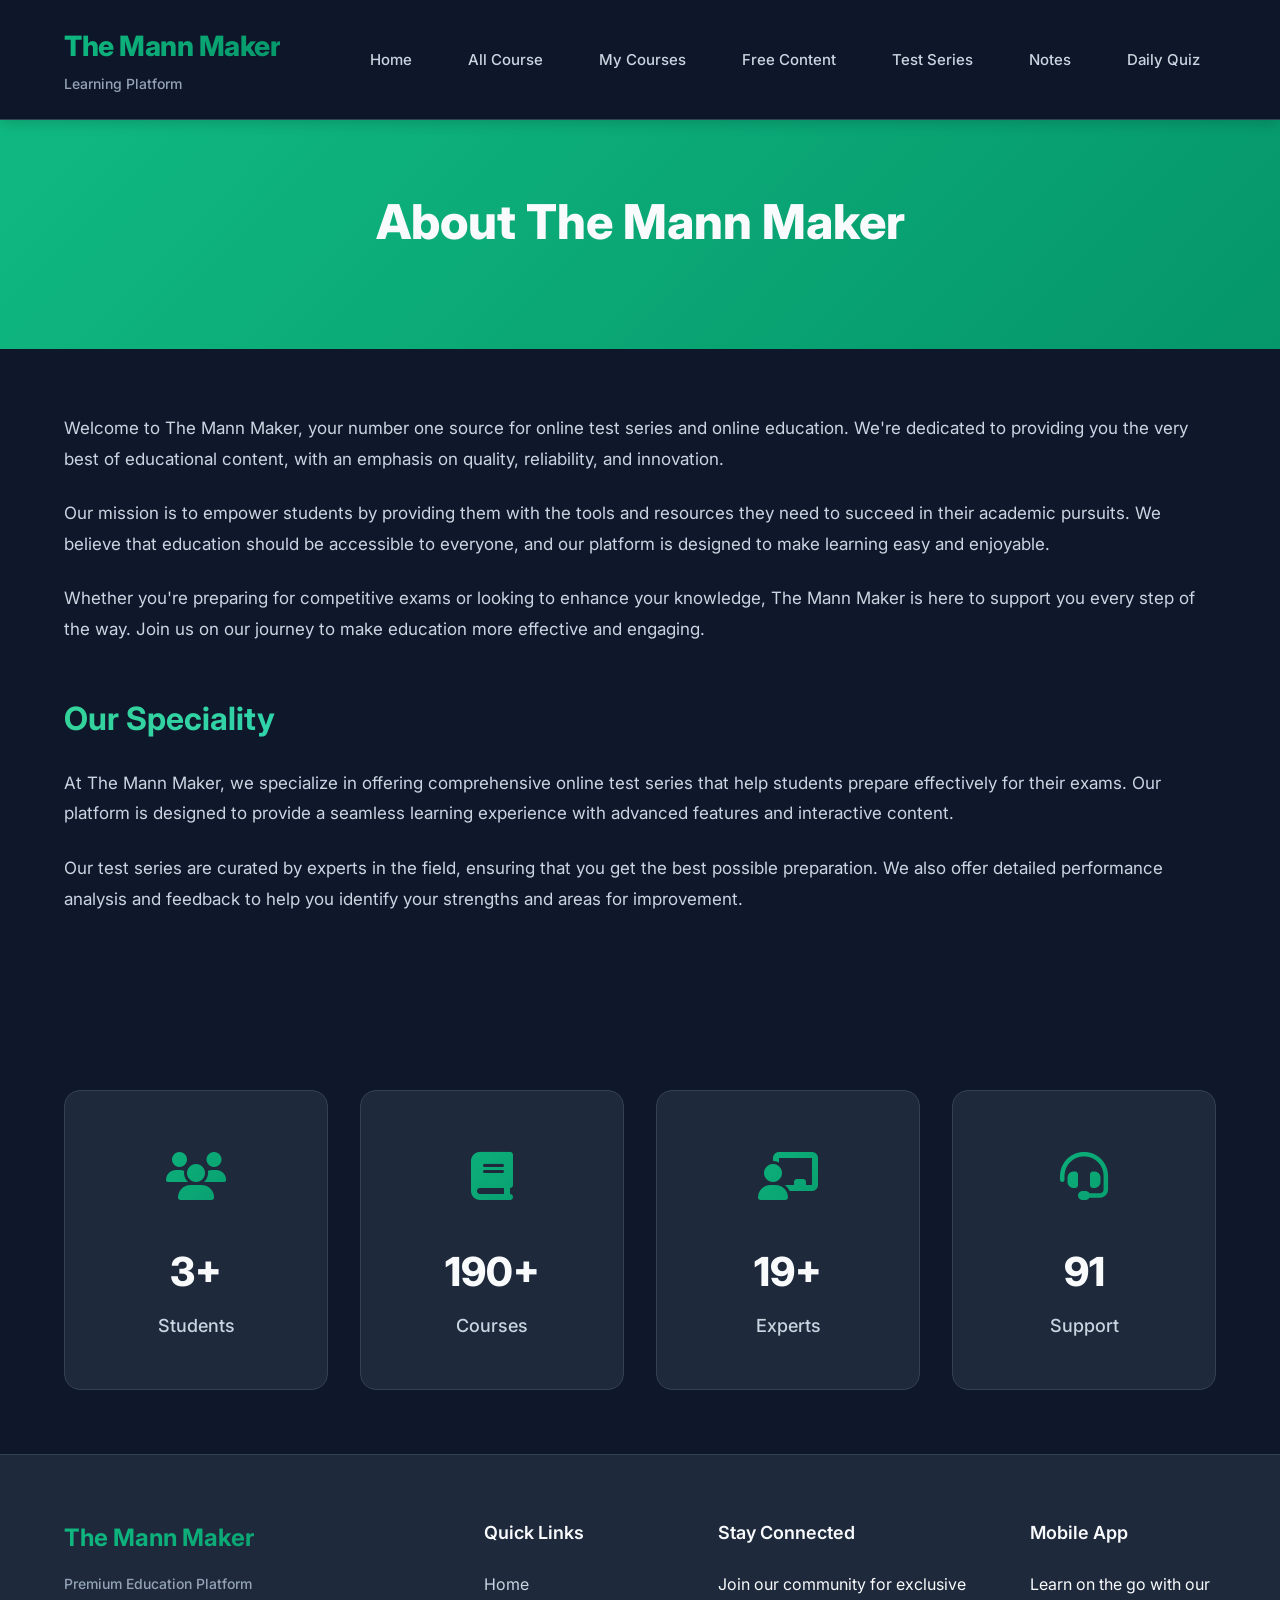
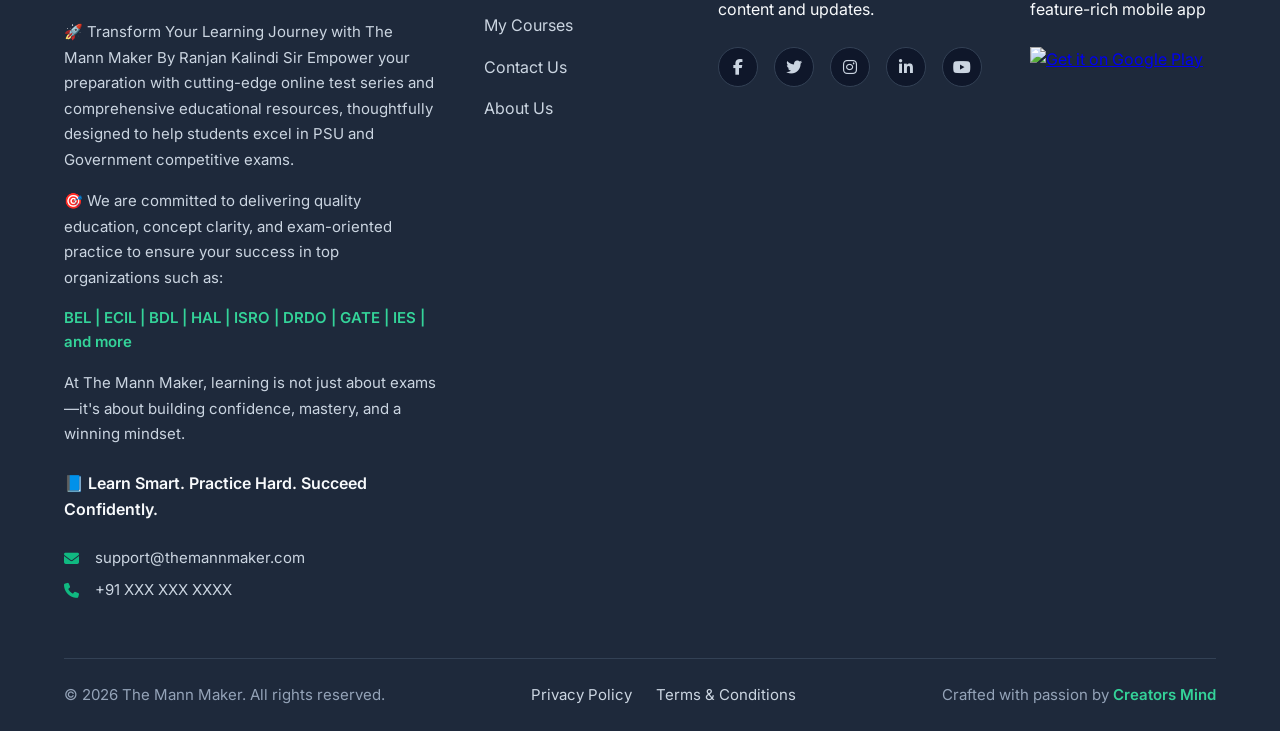
==== pages/aboutUs.html @ 9ce6e0a3 "Update website with Emerald Green theme, new card layouts, and Login system" ====
<!DOCTYPE html>
<html lang="en">

<head>
    <meta charset="UTF-8">
    <meta name="viewport" content="width=device-width, initial-scale=1.0">
    <title>About Us - The Mann Maker</title>
    <link rel="stylesheet" href="../css/style.css">
    <link href="https://fonts.googleapis.com/css2?family=Inter:wght@300;400;500;600;700;800&display=swap"
        rel="stylesheet">
    <link rel="stylesheet" href="https://cdnjs.cloudflare.com/ajax/libs/font-awesome/6.4.0/css/all.min.css">
</head>

<body>
    <!-- Header/Navigation -->
    <header class="header">
        <div class="container">
            <div class="nav-wrapper">
                <div class="logo">
                    <h2>The Mann Maker</h2>
                    <p>Learning Platform</p>
                </div>
                <nav class="nav-menu" id="navMenu">
                    <ul>
                        <li><a href="../index.html">Home</a></li>
                        <li><a href="allcourse.html">All Course</a></li>
                        <li><a href="my-course.html">My Courses</a></li>
                        <li><a href="free-content.html">Free Content</a></li>
                        <li><a href="test-series.html">Test Series</a></li>
                        <li><a href="notes.html">Notes</a></li>
                        <li><a href="daily-quiz.html">Daily Quiz</a></li>
                    </ul>
                </nav>
                <div class="mobile-menu-toggle" id="mobileMenuToggle">
                    <span></span>
                    <span></span>
                    <span></span>
                </div>
            </div>
        </div>
    </header>

    <!-- Page Header -->
    <section class="page-header">
        <div class="container">
            <h1>About The Mann Maker</h1>
        </div>
    </section>

    <!-- Page Content -->
    <section class="page-content">
        <div class="container">
            <div class="content-section">
                <p>
                    Welcome to The Mann Maker, your number one source for online test series and online education.
                    We're dedicated to providing you the very best of educational content, with an emphasis on
                    quality, reliability, and innovation.
                </p>
                <p>
                    Our mission is to empower students by providing them with the tools and resources they need to
                    succeed in their academic pursuits. We believe that education should be accessible to everyone,
                    and our platform is designed to make learning easy and enjoyable.
                </p>
                <p>
                    Whether you're preparing for competitive exams or looking to enhance your knowledge, The Mann Maker
                    is here to support you every step of the way. Join us on our journey to make education more
                    effective and engaging.
                </p>
            </div>

            <div class="content-section">
                <h2>Our Speciality</h2>
                <p>
                    At The Mann Maker, we specialize in offering comprehensive online test series that help students
                    prepare effectively for their exams. Our platform is designed to provide a seamless learning
                    experience with advanced features and interactive content.
                </p>
                <p>
                    Our test series are curated by experts in the field, ensuring that you get the best possible
                    preparation. We also offer detailed performance analysis and feedback to help you identify your
                    strengths and areas for improvement.
                </p>
            </div>
        </div>
    </section>

    <!-- Stats Section -->
    <section class="stats-section">
        <div class="container">
            <div class="stats-grid">
                <div class="stat-card">
                    <div class="stat-icon">
                        <i class="fas fa-users"></i>
                    </div>
                    <h3 class="stat-number">10K+</h3>
                    <p class="stat-label">Students</p>
                </div>
                <div class="stat-card">
                    <div class="stat-icon">
                        <i class="fas fa-book"></i>
                    </div>
                    <h3 class="stat-number">500+</h3>
                    <p class="stat-label">Courses</p>
                </div>
                <div class="stat-card">
                    <div class="stat-icon">
                        <i class="fas fa-chalkboard-teacher"></i>
                    </div>
                    <h3 class="stat-number">50+</h3>
                    <p class="stat-label">Experts</p>
                </div>
                <div class="stat-card">
                    <div class="stat-icon">
                        <i class="fas fa-headset"></i>
                    </div>
                    <h3 class="stat-number">24/7</h3>
                    <p class="stat-label">Support</p>
                </div>
            </div>
        </div>
    </section>

    <!-- Footer -->
    <footer class="footer">
        <div class="container">
            <div class="footer-content">
                <div class="footer-column">
                    <h3>The Mann Maker</h3>
                    <p class="footer-tagline">Premium Education Platform</p>
                    <p class="footer-description">
                        🚀 Transform Your Learning Journey with The Mann Maker By Ranjan Kalindi Sir
                        Empower your preparation with cutting-edge online test series and comprehensive educational
                        resources,
                        thoughtfully designed to help students excel in PSU and Government competitive exams.
                    </p>
                    <p class="footer-description">
                        🎯 We are committed to delivering quality education, concept clarity, and exam-oriented practice
                        to ensure your success in top organizations such as:
                    </p>
                    <p class="organizations">BEL | ECIL | BDL | HAL | ISRO | DRDO | GATE | IES | and more</p>
                    <p class="footer-description">
                        At The Mann Maker, learning is not just about exams—it's about building confidence, mastery, and
                        a winning mindset.
                    </p>
                    <p class="footer-motto">📘 Learn Smart. Practice Hard. Succeed Confidently.</p>
                    <div class="footer-contact">
                        <p><i class="fas fa-envelope"></i> <a
                                href="mailto:mannmaker40@gmail.com">support@themannmaker.com</a></p>
                        <p><i class="fas fa-phone"></i> <a href="tel:+918789388697">+91 XXX XXX XXXX</a></p>
                    </div>
                </div>

                <div class="footer-column">
                    <h4>Quick Links</h4>
                    <ul class="footer-links">
                        <li><a href="../index.html">Home</a></li>
                        <li><a href="my-course.html">My Courses</a></li>
                        <li><a href="contactUs.html">Contact Us</a></li>
                        <li><a href="aboutUs.html">About Us</a></li>
                    </ul>
                </div>

                <div class="footer-column">
                    <h4>Stay Connected</h4>
                    <p>Join our community for exclusive content and updates.</p>
                    <div class="social-links">
                        <a href="#" class="social-icon"><i class="fab fa-facebook-f"></i></a>
                        <a href="#" class="social-icon"><i class="fab fa-twitter"></i></a>
                        <a href="#" class="social-icon"><i class="fab fa-instagram"></i></a>
                        <a href="#" class="social-icon"><i class="fab fa-linkedin-in"></i></a>
                        <a href="#" class="social-icon"><i class="fab fa-youtube"></i></a>
                    </div>
                </div>

                <div class="footer-column">
                    <h4>Mobile App</h4>
                    <p>Learn on the go with our feature-rich mobile app</p>
                    <a href="https://play.google.com/store/apps/details?id=co.in.creatorsmind.qzyvsj&pcampaignid=web_share"
                        class="app-button" target="_blank">
                        <img src="../images/google-play-badge.png" alt="Get it on Google Play" id="playStoreBadge">
                    </a>
                </div>
            </div>

            <div class="footer-bottom">
                <p>&copy; 2026 The Mann Maker. All rights reserved.</p>
                <div class="footer-bottom-links">
                    <a href="privacyPolicy.html">Privacy Policy</a>
                    <a href="privacyPolicy.html">Terms & Conditions</a>
                </div>
                <p class="crafted-by">Crafted with passion by <a href="https://www.creatorsmind.co.in/"
                        target="_blank">Creators Mind</a></p>
            </div>
        </div>
    </footer>

    <script src="../js/script.js"></script>
</body>

</html>
---- css/style.css ----
/* Reset and Base Styles */
* {
    margin: 0;
    padding: 0;
    box-sizing: border-box;
}

:root {
    /* Primary Colors - Emerald Green Theme */
    --primary-color: #10b981;
    --primary-dark: #059669;
    --primary-light: #34d399;

    /* Secondary Colors - Teal Accent */
    --secondary-color: #14b8a6;
    --secondary-dark: #0d9488;

    /* Neutral Colors */
    --dark-bg: #0f172a;
    --dark-card: #1e293b;
    --dark-border: #334155;
    --text-primary: #f8fafc;
    --text-secondary: #cbd5e1;
    --text-muted: #94a3b8;

    /* Gradients - Emerald & Teal */
    --gradient-primary: linear-gradient(135deg, #10b981 0%, #059669 100%);
    --gradient-secondary: linear-gradient(135deg, #14b8a6 0%, #06b6d4 100%);
    --gradient-accent: linear-gradient(135deg, #34d399 0%, #22d3ee 100%);
    --gradient-hero: linear-gradient(135deg, #10b981 0%, #14b8a6 50%, #06b6d4 100%);

    /* Spacing */
    --container-width: 1200px;
    --spacing-xs: 0.5rem;
    --spacing-sm: 1rem;
    --spacing-md: 1.5rem;
    --spacing-lg: 2rem;
    --spacing-xl: 3rem;
    --spacing-2xl: 4rem;

    /* Typography */
    --font-family: 'Inter', -apple-system, BlinkMacSystemFont, 'Segoe UI', Roboto, sans-serif;
    --font-size-base: 16px;

    /* Shadows */
    --shadow-sm: 0 2px 4px rgba(0, 0, 0, 0.1);
    --shadow-md: 0 4px 12px rgba(0, 0, 0, 0.15);
    --shadow-lg: 0 10px 30px rgba(0, 0, 0, 0.2);
    --shadow-xl: 0 20px 50px rgba(0, 0, 0, 0.3);
    --shadow-glow: 0 0 20px rgba(16, 185, 129, 0.3);

    /* Border Radius */
    --radius-sm: 0.375rem;
    --radius-md: 0.5rem;
    --radius-lg: 0.75rem;
    --radius-xl: 1rem;
    --radius-2xl: 1.5rem;

    /* Transitions */
    --transition-fast: 0.15s ease;
    --transition-base: 0.3s ease;
    --transition-slow: 0.5s ease;
}

body {
    font-family: var(--font-family);
    font-size: var(--font-size-base);
    line-height: 1.6;
    color: var(--text-primary);
    background: var(--dark-bg);
    overflow-x: hidden;
}

.container {
    max-width: var(--container-width);
    margin: 0 auto;
    padding: 0 var(--spacing-md);
}

/* Header Styles */
.header {
    background: rgba(15, 23, 42, 0.95);
    backdrop-filter: blur(10px);
    border-bottom: 1px solid var(--dark-border);
    position: sticky;
    top: 0;
    z-index: 1000;
    box-shadow: var(--shadow-md);
}

.nav-wrapper {
    display: flex;
    justify-content: space-between;
    align-items: center;
    padding: var(--spacing-md) 0;
}

.logo h2 {
    font-size: 1.75rem;
    font-weight: 800;
    background: var(--gradient-primary);
    -webkit-background-clip: text;
    -webkit-text-fill-color: transparent;
    background-clip: text;
    margin-bottom: 0.25rem;
    letter-spacing: -0.5px;
}

.logo p {
    font-size: 0.875rem;
    color: var(--text-muted);
    font-weight: 500;
}

.nav-menu ul {
    display: flex;
    list-style: none;
    gap: var(--spacing-md);
}

.nav-menu a {
    color: var(--text-secondary);
    text-decoration: none;
    font-weight: 500;
    font-size: 0.9375rem;
    padding: var(--spacing-xs) var(--spacing-sm);
    border-radius: var(--radius-md);
    transition: all var(--transition-base);
    position: relative;
}

.nav-menu a::after {
    content: '';
    position: absolute;
    bottom: 0;
    left: 50%;
    width: 0;
    height: 2px;
    background: var(--gradient-primary);
    transform: translateX(-50%);
    transition: width var(--transition-base);
}

.nav-menu a:hover,
.nav-menu a.active {
    color: var(--text-primary);
}

.nav-menu a:hover::after,
.nav-menu a.active::after {
    width: 80%;
}

.mobile-menu-toggle {
    display: none;
    flex-direction: column;
    gap: 0.375rem;
    cursor: pointer;
    padding: var(--spacing-xs);
}

.mobile-menu-toggle span {
    width: 1.75rem;
    height: 0.1875rem;
    background: var(--gradient-primary);
    border-radius: var(--radius-sm);
    transition: all var(--transition-base);
}

/* Hero Section */
.hero-section {
    padding: var(--spacing-2xl) 0;
    background: var(--gradient-hero);
    position: relative;
    overflow: hidden;
}

.hero-section::before {
    content: '';
    position: absolute;
    top: -50%;
    right: -20%;
    width: 600px;
    height: 600px;
    background: radial-gradient(circle, rgba(16, 185, 129, 0.2) 0%, transparent 70%);
    border-radius: 50%;
    animation: float 6s ease-in-out infinite;
}

.hero-section::after {
    content: '';
    position: absolute;
    bottom: -30%;
    left: -10%;
    width: 400px;
    height: 400px;
    background: radial-gradient(circle, rgba(20, 184, 166, 0.2) 0%, transparent 70%);
    border-radius: 50%;
    animation: float 8s ease-in-out infinite reverse;
}

@keyframes float {

    0%,
    100% {
        transform: translateY(0) rotate(0deg);
    }

    50% {
        transform: translateY(-20px) rotate(5deg);
    }
}

.hero-content {
    display: flex;
    justify-content: space-between;
    align-items: center;
    gap: var(--spacing-xl);
    position: relative;
    z-index: 1;
}

.hero-text {
    flex: 1;
}

.hero-title {
    font-size: 3.5rem;
    font-weight: 800;
    margin-bottom: var(--spacing-md);
    line-height: 1.2;
    letter-spacing: -1px;
    text-shadow: 0 4px 12px rgba(0, 0, 0, 0.3);
}

.hero-subtitle {
    font-size: 1.375rem;
    color: var(--text-secondary);
    font-weight: 400;
    margin-bottom: var(--spacing-lg);
}

.hero-image {
    flex: 1;
    display: flex;
    justify-content: center;
    align-items: center;
}

.hero-image img {
    width: 100%;
    max-width: 500px;
    filter: drop-shadow(0 20px 40px rgba(0, 0, 0, 0.3));
    animation: bounce 3s ease-in-out infinite;
}

@keyframes bounce {

    0%,
    100% {
        transform: translateY(0);
    }

    50% {
        transform: translateY(-15px);
    }
}

/* CTA Section */
.cta-section {
    padding: var(--spacing-2xl) 0;
    background: var(--dark-card);
    text-align: center;
}

.cta-content h2 {
    font-size: 2.5rem;
    font-weight: 700;
    margin-bottom: var(--spacing-md);
    background: var(--gradient-accent);
    -webkit-background-clip: text;
    -webkit-text-fill-color: transparent;
    background-clip: text;
}

.cta-content p {
    font-size: 1.125rem;
    color: var(--text-secondary);
    margin-bottom: var(--spacing-lg);
}

.btn {
    display: inline-block;
    padding: var(--spacing-md) var(--spacing-xl);
    border-radius: var(--radius-lg);
    text-decoration: none;
    font-weight: 600;
    font-size: 1.0625rem;
    transition: all var(--transition-base);
    border: none;
    cursor: pointer;
    position: relative;
    overflow: hidden;
}

.btn::before {
    content: '';
    position: absolute;
    top: 0;
    left: -100%;
    width: 100%;
    height: 100%;
    background: linear-gradient(90deg, transparent, rgba(255, 255, 255, 0.2), transparent);
    transition: left 0.5s;
}

.btn:hover::before {
    left: 100%;
}

.btn-primary {
    background: var(--gradient-primary);
    color: white;
    box-shadow: 0 4px 15px rgba(16, 185, 129, 0.4);
}

.btn-primary:hover {
    transform: translateY(-2px);
    box-shadow: 0 6px 25px rgba(16, 185, 129, 0.6);
}

/* Stats Section */
.stats-section {
    padding: var(--spacing-2xl) 0;
    background: var(--dark-bg);
}

.stats-grid {
    display: grid;
    grid-template-columns: repeat(auto-fit, minmax(250px, 1fr));
    gap: var(--spacing-lg);
}

.stat-card {
    background: var(--dark-card);
    padding: var(--spacing-xl);
    border-radius: var(--radius-xl);
    text-align: center;
    border: 1px solid var(--dark-border);
    transition: all var(--transition-base);
    position: relative;
    overflow: hidden;
}

.stat-card::before {
    content: '';
    position: absolute;
    top: 0;
    left: 0;
    width: 100%;
    height: 100%;
    background: var(--gradient-primary);
    opacity: 0;
    transition: opacity var(--transition-base);
}

.stat-card:hover {
    transform: translateY(-8px);
    box-shadow: var(--shadow-xl);
    border-color: var(--primary-color);
}

.stat-card:hover::before {
    opacity: 0.1;
}

.stat-icon {
    font-size: 3rem;
    margin-bottom: var(--spacing-md);
    background: var(--gradient-primary);
    -webkit-background-clip: text;
    -webkit-text-fill-color: transparent;
    background-clip: text;
    position: relative;
    z-index: 1;
}

.stat-number {
    font-size: 2.5rem;
    font-weight: 800;
    color: var(--text-primary);
    margin-bottom: var(--spacing-xs);
    position: relative;
    z-index: 1;
}

.stat-label {
    font-size: 1.125rem;
    color: var(--text-secondary);
    font-weight: 500;
    position: relative;
    z-index: 1;
}

/* Footer */
.footer {
    background: var(--dark-card);
    padding: var(--spacing-2xl) 0 var(--spacing-md);
    border-top: 1px solid var(--dark-border);
}

.footer-content {
    display: grid;
    grid-template-columns: 2fr 1fr 1fr 1fr;
    gap: var(--spacing-xl);
    margin-bottom: var(--spacing-xl);
}

.footer-column h3 {
    font-size: 1.5rem;
    font-weight: 700;
    margin-bottom: var(--spacing-sm);
    background: var(--gradient-primary);
    -webkit-background-clip: text;
    -webkit-text-fill-color: transparent;
    background-clip: text;
}

.footer-column h4 {
    font-size: 1.125rem;
    font-weight: 600;
    margin-bottom: var(--spacing-md);
    color: var(--text-primary);
}

.footer-tagline {
    font-size: 0.875rem;
    color: var(--text-muted);
    margin-bottom: var(--spacing-md);
    font-weight: 500;
}

.footer-description {
    font-size: 0.9375rem;
    color: var(--text-secondary);
    margin-bottom: var(--spacing-sm);
    line-height: 1.7;
}

.organizations {
    font-size: 0.9375rem;
    color: var(--primary-light);
    font-weight: 600;
    margin-bottom: var(--spacing-sm);
}

.footer-motto {
    font-size: 1rem;
    color: var(--text-primary);
    font-weight: 600;
    margin-top: var(--spacing-md);
    margin-bottom: var(--spacing-md);
}

.footer-contact {
    margin-top: var(--spacing-md);
}

.footer-contact p {
    margin-bottom: var(--spacing-xs);
    display: flex;
    align-items: center;
    gap: var(--spacing-sm);
    font-size: 0.9375rem;
}

.footer-contact i {
    color: var(--primary-color);
}

.footer-contact a {
    color: var(--text-secondary);
    text-decoration: none;
    transition: color var(--transition-base);
}

.footer-contact a:hover {
    color: var(--primary-light);
}

.footer-links {
    list-style: none;
}

.footer-links li {
    margin-bottom: var(--spacing-sm);
}

.footer-links a {
    color: var(--text-secondary);
    text-decoration: none;
    transition: all var(--transition-base);
    display: inline-block;
}

.footer-links a:hover {
    color: var(--primary-light);
    transform: translateX(5px);
}

.social-links {
    display: flex;
    gap: var(--spacing-sm);
    margin-top: var(--spacing-md);
}

.social-icon {
    width: 2.5rem;
    height: 2.5rem;
    border-radius: 50%;
    background: var(--dark-bg);
    border: 1px solid var(--dark-border);
    display: flex;
    align-items: center;
    justify-content: center;
    color: var(--text-secondary);
    text-decoration: none;
    transition: all var(--transition-base);
}

.social-icon:hover {
    background: var(--gradient-primary);
    color: white;
    transform: translateY(-3px);
    box-shadow: var(--shadow-glow);
}

.app-button {
    display: inline-block;
    margin-top: var(--spacing-md);
}

.app-button img {
    height: 3.125rem;
    transition: transform var(--transition-base);
}

.app-button:hover img {
    transform: scale(1.05);
}

.footer-bottom {
    border-top: 1px solid var(--dark-border);
    padding-top: var(--spacing-md);
    margin-top: var(--spacing-xl);
    display: flex;
    justify-content: space-between;
    align-items: center;
    flex-wrap: wrap;
    gap: var(--spacing-md);
}

.footer-bottom p {
    color: var(--text-muted);
    font-size: 0.9375rem;
}

.footer-bottom-links {
    display: flex;
    gap: var(--spacing-md);
}

.footer-bottom-links a {
    color: var(--text-secondary);
    text-decoration: none;
    font-size: 0.9375rem;
    transition: color var(--transition-base);
}

.footer-bottom-links a:hover {
    color: var(--primary-light);
}

.crafted-by a {
    color: var(--primary-light);
    text-decoration: none;
    font-weight: 600;
    transition: color var(--transition-base);
}

.crafted-by a:hover {
    color: var(--primary-color);
}

/* Content Page Styles */
.page-header {
    padding: var(--spacing-2xl) 0;
    background: var(--gradient-primary);
    text-align: center;
}

.page-header h1 {
    font-size: 3rem;
    font-weight: 800;
    margin-bottom: var(--spacing-md);
}

.page-content {
    padding: var(--spacing-2xl) 0;
    background: var(--dark-bg);
}

.content-section {
    margin-bottom: var(--spacing-xl);
}

.content-section h2 {
    font-size: 2rem;
    font-weight: 700;
    margin-bottom: var(--spacing-md);
    background: var(--gradient-accent);
    -webkit-background-clip: text;
    -webkit-text-fill-color: transparent;
    background-clip: text;
}

.content-section p {
    font-size: 1.0625rem;
    color: var(--text-secondary);
    line-height: 1.8;
    margin-bottom: var(--spacing-md);
}

/* Responsive Design */
@media (max-width: 1024px) {
    .footer-content {
        grid-template-columns: 1fr 1fr;
    }

    .hero-title {
        font-size: 2.5rem;
    }
}

@media (max-width: 768px) {
    .mobile-menu-toggle {
        display: flex;
    }

    .nav-menu {
        position: fixed;
        top: 80px;
        left: -100%;
        width: 100%;
        background: rgba(15, 23, 42, 0.98);
        backdrop-filter: blur(10px);
        padding: var(--spacing-lg);
        transition: left var(--transition-base);
        box-shadow: var(--shadow-lg);
    }

    .nav-menu.active {
        left: 0;
    }

    .nav-menu ul {
        flex-direction: column;
        gap: var(--spacing-md);
    }

    .hero-content {
        flex-direction: column;
        text-align: center;
    }

    .hero-title {
        font-size: 2rem;
    }

    .hero-subtitle {
        font-size: 1.125rem;
    }

    .stats-grid {
        grid-template-columns: repeat(2, 1fr);
    }

    .footer-content {
        grid-template-columns: 1fr;
    }

    .footer-bottom {
        flex-direction: column;
        text-align: center;
    }
}

@media (max-width: 480px) {
    .hero-title {
        font-size: 1.75rem;
    }

    .cta-content h2 {
        font-size: 1.75rem;
    }

    .stats-grid {
        grid-template-columns: 1fr;
    }

    .stat-number {
        font-size: 2rem;
    }
}/* CSS for Cards and Grids */

/* Grid Layout */
.grid-container {
    display: grid;
    grid-template-columns: repeat(auto-fill, minmax(300px, 1fr));
    gap: var(--spacing-lg);
    margin-top: var(--spacing-lg);
}

/* Common Card Styles */
.card {
    background: var(--dark-card);
    border: 1px solid var(--dark-border);
    border-radius: var(--radius-lg);
    overflow: hidden;
    transition: all var(--transition-base);
    position: relative;
    display: flex;
    flex-direction: column;
}

.card:hover {
    transform: translateY(-5px);
    box-shadow: var(--shadow-lg);
    border-color: var(--primary-color);
}

/* Course Card */
.course-card .card-image {
    height: 180px;
    background: var(--dark-bg);
    position: relative;
    overflow: hidden;
}

.course-card .card-image img {
    width: 100%;
    height: 100%;
    object-fit: cover;
    transition: transform var(--transition-slow);
}

.course-card:hover .card-image img {
    transform: scale(1.05);
}

.course-card .badge {
    position: absolute;
    top: 10px;
    right: 10px;
    background: var(--gradient-primary);
    color: white;
    padding: 4px 10px;
    border-radius: 20px;
    font-size: 0.75rem;
    font-weight: 600;
    box-shadow: var(--shadow-sm);
}

.course-card .card-content {
    padding: var(--spacing-md);
    flex: 1;
    display: flex;
    flex-direction: column;
}

.course-card .card-category {
    color: var(--primary-light);
    font-size: 0.8125rem;
    font-weight: 600;
    text-transform: uppercase;
    margin-bottom: var(--spacing-xs);
}

.course-card .card-title {
    font-size: 1.125rem;
    font-weight: 700;
    margin-bottom: var(--spacing-xs);
    color: var(--text-primary);
}

.course-card .card-instructor {
    font-size: 0.875rem;
    color: var(--text-muted);
    margin-bottom: var(--spacing-sm);
}

.course-card .card-meta {
    display: flex;
    justify-content: space-between;
    align-items: center;
    margin-top: auto;
    padding-top: var(--spacing-sm);
    border-top: 1px solid var(--dark-border);
}

.course-card .price {
    font-size: 1.25rem;
    font-weight: 800;
    color: var(--text-primary);
}

.course-card .price span {
    font-size: 0.875rem;
    color: var(--text-muted);
    text-decoration: line-through;
    margin-left: 5px;
    font-weight: 400;
}

/* Quiz & Test Series Card */
.quiz-card {
    border-left: 4px solid var(--primary-color);
}

.quiz-card .card-content {
    padding: var(--spacing-md);
}

.quiz-card .card-header {
    display: flex;
    justify-content: space-between;
    align-items: flex-start;
    margin-bottom: var(--spacing-sm);
}

.quiz-card .icon-box {
    width: 40px;
    height: 40px;
    background: rgba(16, 185, 129, 0.1);
    border-radius: 8px;
    display: flex;
    align-items: center;
    justify-content: center;
    color: var(--primary-color);
    font-size: 1.25rem;
}

.quiz-card .card-title {
    font-size: 1.125rem;
    font-weight: 700;
    margin-bottom: var(--spacing-sm);
    color: var(--text-primary);
}

.quiz-card .card-info {
    display: flex;
    gap: var(--spacing-md);
    margin-bottom: var(--spacing-md);
    font-size: 0.875rem;
    color: var(--text-secondary);
}

.quiz-card .card-info i {
    color: var(--primary-light);
    margin-right: 5px;
}

/* Notes Card */
.note-card {
    text-align: center;
    padding: var(--spacing-lg) var(--spacing-md);
}

.note-card .file-icon {
    font-size: 3rem;
    margin-bottom: var(--spacing-md);
    background: var(--gradient-secondary);
    -webkit-background-clip: text;
    -webkit-text-fill-color: transparent;
    background-clip: text;
}

/* Button Styles for Cards */
.btn-sm {
    padding: 0.5rem 1rem;
    font-size: 0.875rem;
}

.btn-outline {
    background: transparent;
    border: 1px solid var(--primary-color);
    color: var(--primary-color);
}

.btn-outline:hover {
    background: var(--primary-color);
    color: white;
}

.btn-block {
    display: block;
    width: 100%;
    text-align: center;
}
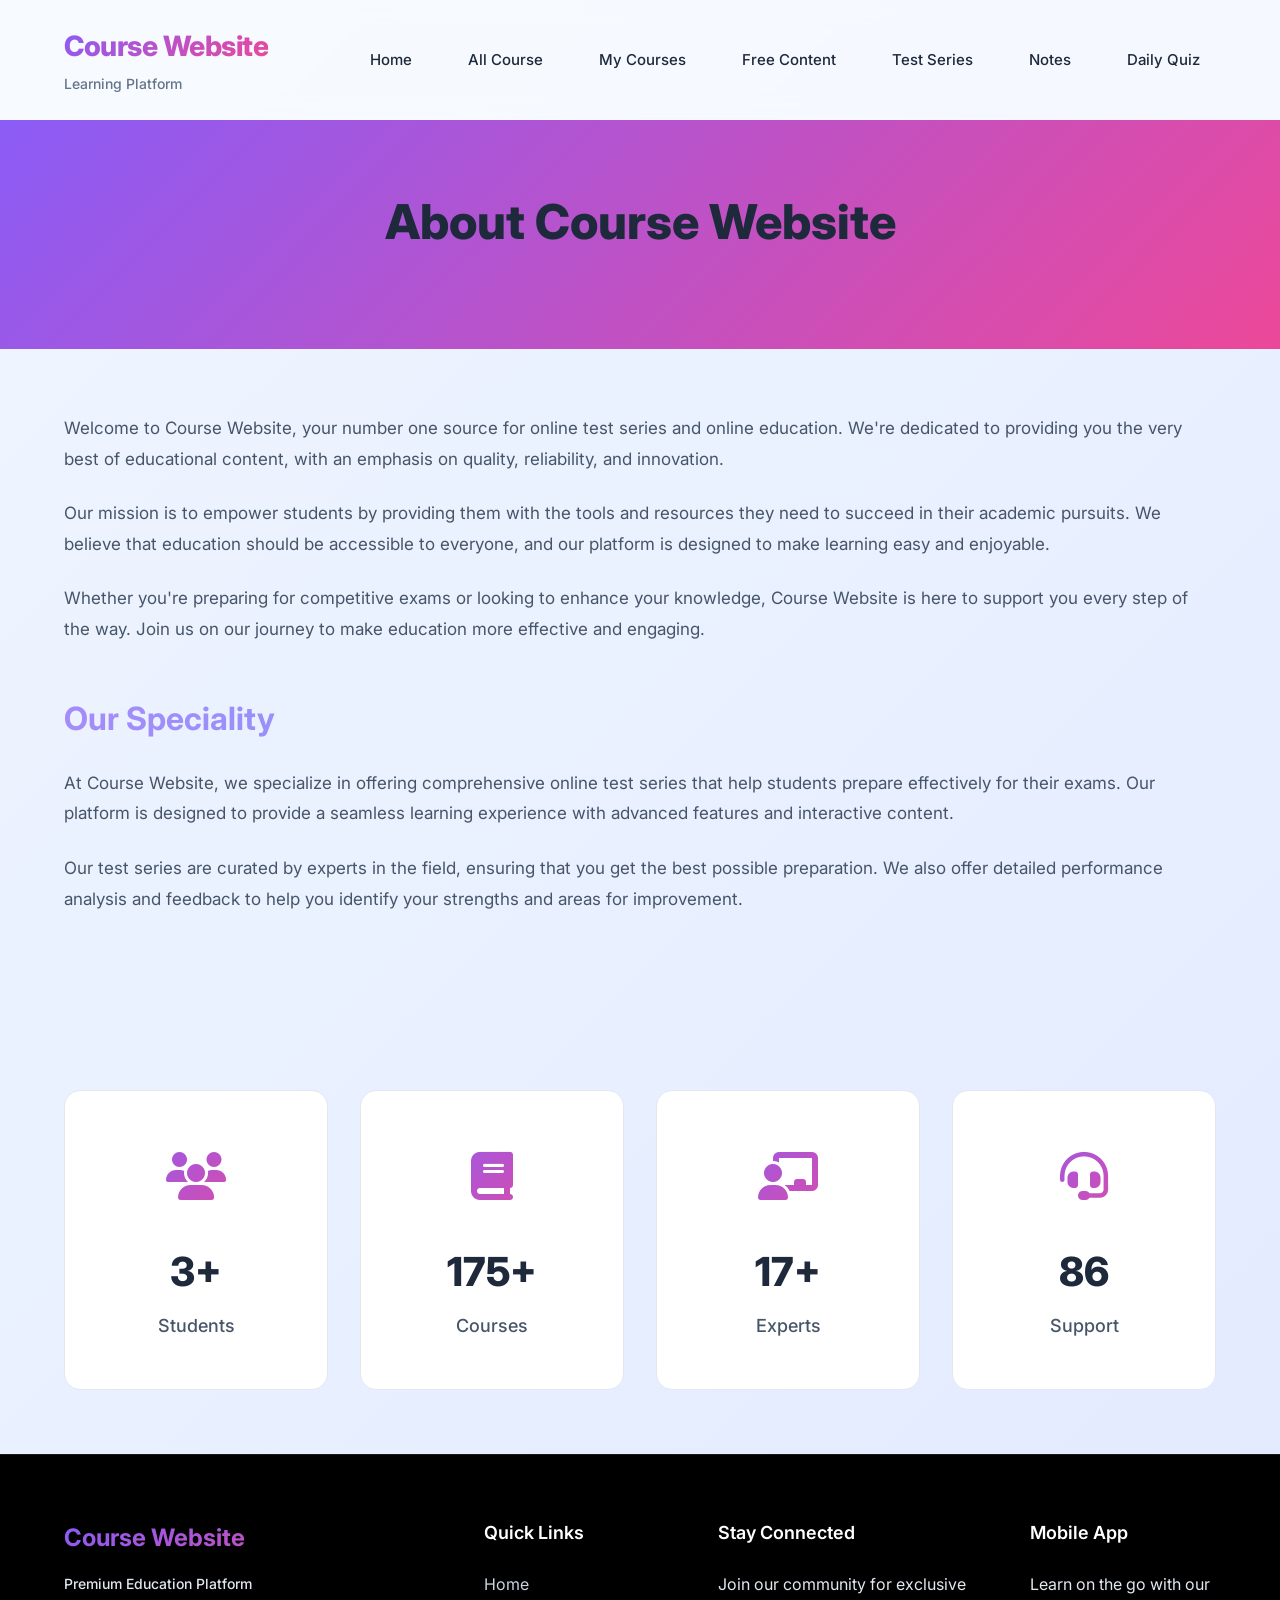
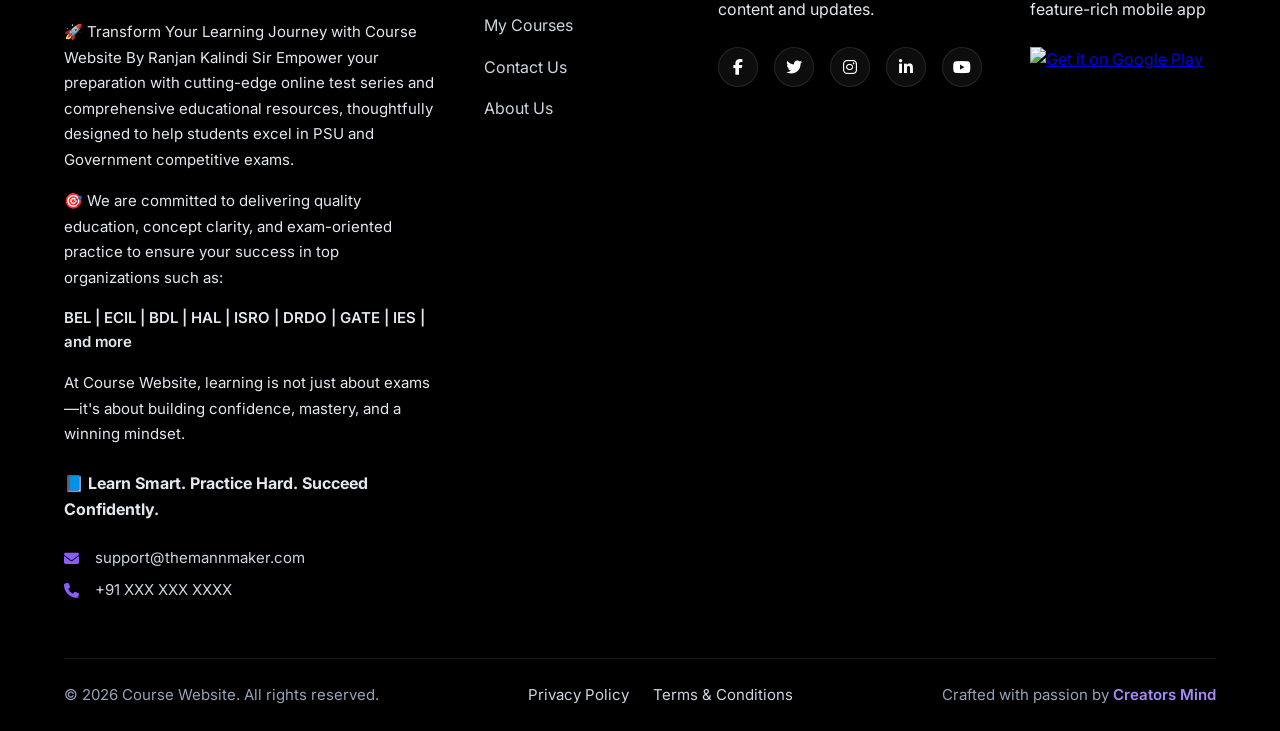
==== commit e0bff79c: "Update footer to black background and white text properly" ====
--- a/pages/aboutUs.html
+++ b/pages/aboutUs.html
@@ -4,7 +4,7 @@
 <head>
     <meta charset="UTF-8">
     <meta name="viewport" content="width=device-width, initial-scale=1.0">
-    <title>About Us - The Mann Maker</title>
+    <title>About Us - Course Website</title>
     <link rel="stylesheet" href="../css/style.css">
     <link href="https://fonts.googleapis.com/css2?family=Inter:wght@300;400;500;600;700;800&display=swap"
         rel="stylesheet">
@@ -17,7 +17,7 @@
         <div class="container">
             <div class="nav-wrapper">
                 <div class="logo">
-                    <h2>The Mann Maker</h2>
+                    <h2>Course Website</h2>
                     <p>Learning Platform</p>
                 </div>
                 <nav class="nav-menu" id="navMenu">
@@ -43,7 +43,7 @@
     <!-- Page Header -->
     <section class="page-header">
         <div class="container">
-            <h1>About The Mann Maker</h1>
+            <h1>About Course Website</h1>
         </div>
     </section>
 
@@ -52,7 +52,7 @@
         <div class="container">
             <div class="content-section">
                 <p>
-                    Welcome to The Mann Maker, your number one source for online test series and online education.
+                    Welcome to Course Website, your number one source for online test series and online education.
                     We're dedicated to providing you the very best of educational content, with an emphasis on
                     quality, reliability, and innovation.
                 </p>
@@ -62,7 +62,7 @@
                     and our platform is designed to make learning easy and enjoyable.
                 </p>
                 <p>
-                    Whether you're preparing for competitive exams or looking to enhance your knowledge, The Mann Maker
+                    Whether you're preparing for competitive exams or looking to enhance your knowledge, Course Website
                     is here to support you every step of the way. Join us on our journey to make education more
                     effective and engaging.
                 </p>
@@ -71,7 +71,7 @@
             <div class="content-section">
                 <h2>Our Speciality</h2>
                 <p>
-                    At The Mann Maker, we specialize in offering comprehensive online test series that help students
+                    At Course Website, we specialize in offering comprehensive online test series that help students
                     prepare effectively for their exams. Our platform is designed to provide a seamless learning
                     experience with advanced features and interactive content.
                 </p>
@@ -125,10 +125,10 @@
         <div class="container">
             <div class="footer-content">
                 <div class="footer-column">
-                    <h3>The Mann Maker</h3>
+                    <h3>Course Website</h3>
                     <p class="footer-tagline">Premium Education Platform</p>
                     <p class="footer-description">
-                        🚀 Transform Your Learning Journey with The Mann Maker By Ranjan Kalindi Sir
+                        🚀 Transform Your Learning Journey with Course Website By Ranjan Kalindi Sir
                         Empower your preparation with cutting-edge online test series and comprehensive educational
                         resources,
                         thoughtfully designed to help students excel in PSU and Government competitive exams.
@@ -139,7 +139,7 @@
                     </p>
                     <p class="organizations">BEL | ECIL | BDL | HAL | ISRO | DRDO | GATE | IES | and more</p>
                     <p class="footer-description">
-                        At The Mann Maker, learning is not just about exams—it's about building confidence, mastery, and
+                        At Course Website, learning is not just about exams—it's about building confidence, mastery, and
                         a winning mindset.
                     </p>
                     <p class="footer-motto">📘 Learn Smart. Practice Hard. Succeed Confidently.</p>
@@ -183,7 +183,7 @@
             </div>
 
             <div class="footer-bottom">
-                <p>&copy; 2026 The Mann Maker. All rights reserved.</p>
+                <p>&copy; 2026 Course Website. All rights reserved.</p>
                 <div class="footer-bottom-links">
                     <a href="privacyPolicy.html">Privacy Policy</a>
                     <a href="privacyPolicy.html">Terms & Conditions</a>
--- a/css/style.css
+++ b/css/style.css
@@ -6,28 +6,34 @@
 }
 
 :root {
-    /* Primary Colors - Emerald Green Theme */
-    --primary-color: #10b981;
-    --primary-dark: #059669;
-    --primary-light: #34d399;
-
-    /* Secondary Colors - Teal Accent */
-    --secondary-color: #14b8a6;
-    --secondary-dark: #0d9488;
-
-    /* Neutral Colors */
-    --dark-bg: #0f172a;
-    --dark-card: #1e293b;
-    --dark-border: #334155;
-    --text-primary: #f8fafc;
-    --text-secondary: #cbd5e1;
-    --text-muted: #94a3b8;
-
-    /* Gradients - Emerald & Teal */
-    --gradient-primary: linear-gradient(135deg, #10b981 0%, #059669 100%);
-    --gradient-secondary: linear-gradient(135deg, #14b8a6 0%, #06b6d4 100%);
-    --gradient-accent: linear-gradient(135deg, #34d399 0%, #22d3ee 100%);
-    --gradient-hero: linear-gradient(135deg, #10b981 0%, #14b8a6 50%, #06b6d4 100%);
+    /* Primary Colors - Purple/Pink Theme */
+    --primary-color: #8b5cf6;
+    /* Violet */
+    --primary-dark: #7c3aed;
+    --primary-light: #a78bfa;
+
+    /* Secondary Colors - Pink/Blue Accent */
+    --secondary-color: #ec4899;
+    /* Pink */
+    --secondary-dark: #db2777;
+
+    /* Neutral Colors - Light Theme with Dark Elements */
+    --body-bg: linear-gradient(135deg, #eff6ff 0%, #e0e7ff 100%);
+    --dark-bg: #222C36;
+    /* Used for Header and Footer */
+    --dark-card: #ffffff;
+    /* Card backgrounds */
+    --dark-border: #e2e8f0;
+    --text-primary: #1e293b;
+    --text-secondary: #475569;
+    --text-muted: #64748b;
+    --header-footer-text: #f8fafc;
+
+    /* Gradients - Purple, Pink & Blue */
+    --gradient-primary: linear-gradient(135deg, #8b5cf6 0%, #ec4899 100%);
+    --gradient-secondary: linear-gradient(135deg, #ec4899 0%, #3b82f6 100%);
+    --gradient-accent: linear-gradient(135deg, #a78bfa 0%, #60a5fa 100%);
+    --gradient-hero: linear-gradient(135deg, #8b5cf6 0%, #ec4899 50%, #3b82f6 100%);
 
     /* Spacing */
     --container-width: 1200px;
@@ -47,7 +53,7 @@
     --shadow-md: 0 4px 12px rgba(0, 0, 0, 0.15);
     --shadow-lg: 0 10px 30px rgba(0, 0, 0, 0.2);
     --shadow-xl: 0 20px 50px rgba(0, 0, 0, 0.3);
-    --shadow-glow: 0 0 20px rgba(16, 185, 129, 0.3);
+    --shadow-glow: 0 0 20px rgba(139, 92, 246, 0.3);
 
     /* Border Radius */
     --radius-sm: 0.375rem;
@@ -67,7 +73,7 @@
     font-size: var(--font-size-base);
     line-height: 1.6;
     color: var(--text-primary);
-    background: var(--dark-bg);
+    background: var(--body-bg);
     overflow-x: hidden;
 }
 
@@ -77,15 +83,13 @@
     padding: 0 var(--spacing-md);
 }
 
-/* Header Styles */
 .header {
-    background: rgba(15, 23, 42, 0.95);
+    background: rgba(255, 255, 255, 0.5);
     backdrop-filter: blur(10px);
-    border-bottom: 1px solid var(--dark-border);
+    border-bottom: 1px solid rgba(255, 255, 255, 0.2);
     position: sticky;
     top: 0;
     z-index: 1000;
-    box-shadow: var(--shadow-md);
 }
 
 .nav-wrapper {
@@ -119,7 +123,7 @@
 }
 
 .nav-menu a {
-    color: var(--text-secondary);
+    color: var(--text-primary);
     text-decoration: none;
     font-weight: 500;
     font-size: 0.9375rem;
@@ -143,7 +147,7 @@
 
 .nav-menu a:hover,
 .nav-menu a.active {
-    color: var(--text-primary);
+    color: var(--primary-light);
 }
 
 .nav-menu a:hover::after,
@@ -182,7 +186,7 @@
     right: -20%;
     width: 600px;
     height: 600px;
-    background: radial-gradient(circle, rgba(16, 185, 129, 0.2) 0%, transparent 70%);
+    background: radial-gradient(circle, rgba(139, 92, 246, 0.2) 0%, transparent 70%);
     border-radius: 50%;
     animation: float 6s ease-in-out infinite;
 }
@@ -194,7 +198,7 @@
     left: -10%;
     width: 400px;
     height: 400px;
-    background: radial-gradient(circle, rgba(20, 184, 166, 0.2) 0%, transparent 70%);
+    background: radial-gradient(circle, rgba(236, 72, 153, 0.2) 0%, transparent 70%);
     border-radius: 50%;
     animation: float 8s ease-in-out infinite reverse;
 }
@@ -269,7 +273,7 @@
 /* CTA Section */
 .cta-section {
     padding: var(--spacing-2xl) 0;
-    background: var(--dark-card);
+    background: transparent;
     text-align: center;
 }
 
@@ -321,18 +325,18 @@
 .btn-primary {
     background: var(--gradient-primary);
     color: white;
-    box-shadow: 0 4px 15px rgba(16, 185, 129, 0.4);
+    box-shadow: 0 4px 15px rgba(139, 92, 246, 0.4);
 }
 
 .btn-primary:hover {
     transform: translateY(-2px);
-    box-shadow: 0 6px 25px rgba(16, 185, 129, 0.6);
+    box-shadow: 0 6px 25px rgba(139, 92, 246, 0.6);
 }
 
 /* Stats Section */
 .stats-section {
     padding: var(--spacing-2xl) 0;
-    background: var(--dark-bg);
+    background: transparent;
 }
 
 .stats-grid {
@@ -404,9 +408,9 @@
 
 /* Footer */
 .footer {
-    background: var(--dark-card);
+    background: #000000;
     padding: var(--spacing-2xl) 0 var(--spacing-md);
-    border-top: 1px solid var(--dark-border);
+    border-top: 1px solid rgba(255, 255, 255, 0.1);
 }
 
 .footer-content {
@@ -430,19 +434,23 @@
     font-size: 1.125rem;
     font-weight: 600;
     margin-bottom: var(--spacing-md);
-    color: var(--text-primary);
+    color: #ffffff;
+}
+
+.footer-column p {
+    color: #e2e8f0;
 }
 
 .footer-tagline {
     font-size: 0.875rem;
-    color: var(--text-muted);
+    color: #e2e8f0;
     margin-bottom: var(--spacing-md);
     font-weight: 500;
 }
 
 .footer-description {
     font-size: 0.9375rem;
-    color: var(--text-secondary);
+    color: #cbd5e1;
     margin-bottom: var(--spacing-sm);
     line-height: 1.7;
 }
@@ -456,8 +464,8 @@
 
 .footer-motto {
     font-size: 1rem;
-    color: var(--text-primary);
-    font-weight: 600;
+    color: #ffffff;
+    font-weight: 700;
     margin-top: var(--spacing-md);
     margin-bottom: var(--spacing-md);
 }
@@ -479,7 +487,7 @@
 }
 
 .footer-contact a {
-    color: var(--text-secondary);
+    color: #cbd5e1;
     text-decoration: none;
     transition: color var(--transition-base);
 }
@@ -497,7 +505,7 @@
 }
 
 .footer-links a {
-    color: var(--text-secondary);
+    color: #cbd5e1;
     text-decoration: none;
     transition: all var(--transition-base);
     display: inline-block;
@@ -518,12 +526,12 @@
     width: 2.5rem;
     height: 2.5rem;
     border-radius: 50%;
-    background: var(--dark-bg);
-    border: 1px solid var(--dark-border);
+    background: rgba(255, 255, 255, 0.05);
+    border: 1px solid rgba(255, 255, 255, 0.1);
     display: flex;
     align-items: center;
     justify-content: center;
-    color: var(--text-secondary);
+    color: #ffffff;
     text-decoration: none;
     transition: all var(--transition-base);
 }
@@ -550,7 +558,7 @@
 }
 
 .footer-bottom {
-    border-top: 1px solid var(--dark-border);
+    border-top: 1px solid rgba(255, 255, 255, 0.1);
     padding-top: var(--spacing-md);
     margin-top: var(--spacing-xl);
     display: flex;
@@ -561,7 +569,7 @@
 }
 
 .footer-bottom p {
-    color: var(--text-muted);
+    color: #94a3b8;
     font-size: 0.9375rem;
 }
 
@@ -571,7 +579,7 @@
 }
 
 .footer-bottom-links a {
-    color: var(--text-secondary);
+    color: #cbd5e1;
     text-decoration: none;
     font-size: 0.9375rem;
     transition: color var(--transition-base);
@@ -607,7 +615,7 @@
 
 .page-content {
     padding: var(--spacing-2xl) 0;
-    background: var(--dark-bg);
+    background: transparent;
 }
 
 .content-section {
@@ -652,7 +660,7 @@
         top: 80px;
         left: -100%;
         width: 100%;
-        background: rgba(15, 23, 42, 0.98);
+        background: rgba(255, 255, 255, 0.95);
         backdrop-filter: blur(10px);
         padding: var(--spacing-lg);
         transition: left var(--transition-base);
@@ -711,7 +719,9 @@
     .stat-number {
         font-size: 2rem;
     }
-}/* CSS for Cards and Grids */
+}
+
+/* CSS for Cards and Grids */
 
 /* Grid Layout */
 .grid-container {
@@ -742,7 +752,7 @@
 /* Course Card */
 .course-card .card-image {
     height: 180px;
-    background: var(--dark-bg);
+    background: #f1f5f9;
     position: relative;
     overflow: hidden;
 }
@@ -906,4 +916,4 @@
     display: block;
     width: 100%;
     text-align: center;
-}
+}
